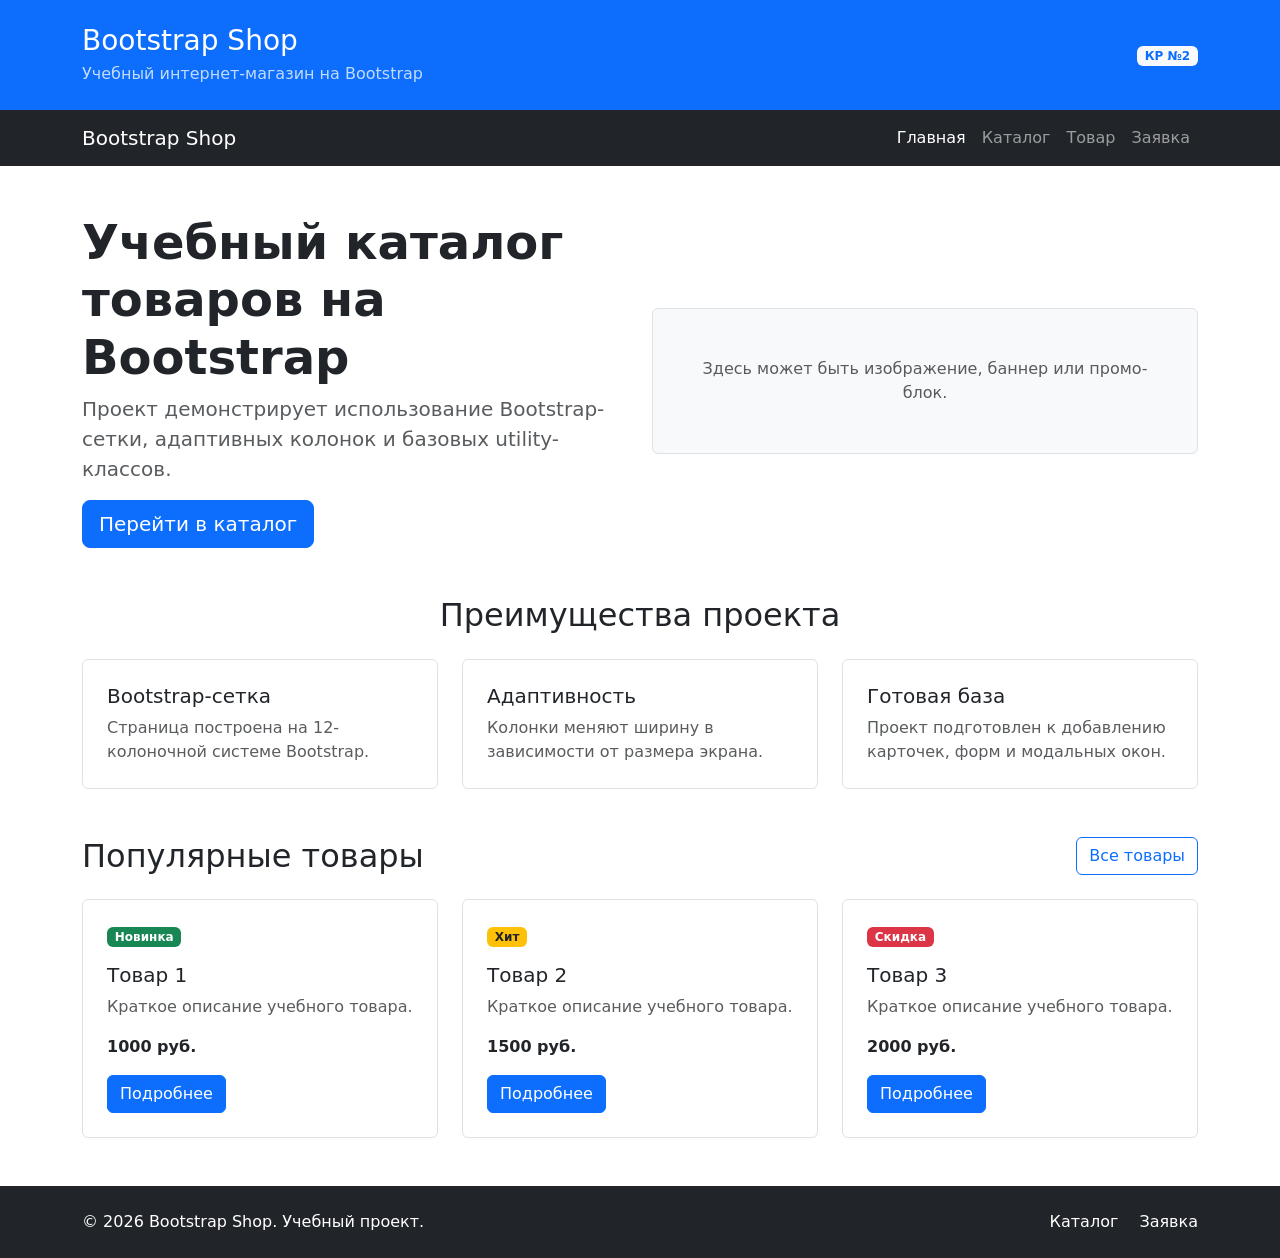
==== index.html @ e75dc1fc "feat: create Bootstrap grid homepage" ====
<!DOCTYPE html>
<html lang="ru">
<head>
  <meta charset="UTF-8">
  <meta name="viewport" content="width=device-width, initial-scale=1.0">
  <link href="https://cdn.jsdelivr.net/npm/bootstrap@5.3.3/dist/css/bootstrap.min.css" rel="stylesheet">
  <link rel="stylesheet" href="css/custom.css">
  <title>Главная — Bootstrap Shop</title>
</head>
<body>
  <script
    src="https://cdn.jsdelivr.net/npm/bootstrap@5.3.3/dist/js/bootstrap.bundle.min.js">
  </script>
  <header class="bg-primary text-white py-4">
  <div class="container">
    <div class="row align-items-center">
      <div class="col-12 col-md-8">
        <h1 class="h3 mb-1">Bootstrap Shop</h1>
        <p class="mb-0 opacity-75">
          Учебный интернет-магазин на Bootstrap
        </p>
      </div>

      <div class="col-12 col-md-4 text-md-end mt-3 mt-md-0">
        <span class="badge bg-light text-primary">
          КР №2
        </span>
      </div>
    </div>
  </div>
  </header>
  <nav class="navbar navbar-expand-lg navbar-dark bg-dark">
  <div class="container">
    <a class="navbar-brand" href="index.html">Bootstrap Shop</a>

    <button
      class="navbar-toggler"
      type="button"
      data-bs-toggle="collapse"
      data-bs-target="#mainNavbar"
      aria-controls="mainNavbar"
      aria-expanded="false"
      aria-label="Переключить навигацию"
    >
      <span class="navbar-toggler-icon"></span>
    </button>

    <div class="collapse navbar-collapse" id="mainNavbar">
      <ul class="navbar-nav ms-auto">
        <li class="nav-item">
          <a class="nav-link active" aria-current="page" href="index.html">
            Главная
          </a>
        </li>
        <li class="nav-item">
          <a class="nav-link" href="catalog.html">Каталог</a>
        </li>
        <li class="nav-item">
          <a class="nav-link" href="product.html">Товар</a>
        </li>
        <li class="nav-item">
          <a class="nav-link" href="order.html">Заявка</a>
        </li>
      </ul>
    </div>
  </div>
  </nav>
  
  <main>
  <section class="container my-5">
    <div class="row align-items-center g-4">
      <div class="col-12 col-lg-6">
        <h2 class="display-5 fw-bold">
          Учебный каталог товаров на Bootstrap
        </h2>
        <p class="lead text-muted">
          Проект демонстрирует использование Bootstrap-сетки,
          адаптивных колонок и базовых utility-классов.
        </p>
        <a class="btn btn-primary btn-lg" href="catalog.html">
          Перейти в каталог
        </a>
      </div>

      <div class="col-12 col-lg-6">
        <div class="p-5 bg-light border rounded text-center">
          <p class="mb-0 text-muted">
            Здесь может быть изображение, баннер или промо-блок.
          </p>
        </div>
      </div>
    </div>
  </section>
  
  <section class="container my-5">
  <h2 class="text-center mb-4">Преимущества проекта</h2>

  <div class="row g-4">
    <div class="col-12 col-md-4">
      <div class="p-4 border rounded h-100 bg-white">
        <h3 class="h5">Bootstrap-сетка</h3>
        <p class="mb-0 text-muted">
          Страница построена на 12-колоночной системе Bootstrap.
        </p>
      </div>
    </div>

    <div class="col-12 col-md-4">
      <div class="p-4 border rounded h-100 bg-white">
        <h3 class="h5">Адаптивность</h3>
        <p class="mb-0 text-muted">
          Колонки меняют ширину в зависимости от размера экрана.
        </p>
      </div>
    </div>

    <div class="col-12 col-md-4">
      <div class="p-4 border rounded h-100 bg-white">
        <h3 class="h5">Готовая база</h3>
        <p class="mb-0 text-muted">
          Проект подготовлен к добавлению карточек, форм и модальных окон.
        </p>
      </div>
    </div>
  </div>
</section>

<section class="container my-5">
  <div class="d-flex justify-content-between align-items-center mb-4">
    <h2 class="mb-0">Популярные товары</h2>
    <a class="btn btn-outline-primary" href="catalog.html">
      Все товары
    </a>
  </div>

  <div class="row g-4">
    <div class="col-12 col-md-6 col-lg-4">
      <div class="border rounded h-100 p-4">
        <span class="badge bg-success mb-3">Новинка</span>
        <h3 class="h5">Товар 1</h3>
        <p class="text-muted">
          Краткое описание учебного товара.
        </p>
        <p class="fw-bold mb-3">1000 руб.</p>
        <a class="btn btn-primary" href="product.html">
          Подробнее
        </a>
      </div>
    </div>

    <div class="col-12 col-md-6 col-lg-4">
      <div class="border rounded h-100 p-4">
        <span class="badge bg-warning text-dark mb-3">Хит</span>
        <h3 class="h5">Товар 2</h3>
        <p class="text-muted">
          Краткое описание учебного товара.
        </p>
        <p class="fw-bold mb-3">1500 руб.</p>
        <a class="btn btn-primary" href="product.html">
          Подробнее
        </a>
      </div>
    </div>

    <div class="col-12 col-md-6 col-lg-4">
      <div class="border rounded h-100 p-4">
        <span class="badge bg-danger mb-3">Скидка</span>
        <h3 class="h5">Товар 3</h3>
        <p class="text-muted">
          Краткое описание учебного товара.
        </p>
        <p class="fw-bold mb-3">2000 руб.</p>
        <a class="btn btn-primary" href="product.html">
          Подробнее
        </a>
      </div>
    </div>
  </div>
</section>
</main>
<footer class="bg-dark text-white py-4 mt-5">
  <div class="container">
    <div class="row align-items-center g-3">
      <div class="col-12 col-md-6">
        <p class="mb-0">
          &copy; 2026 Bootstrap Shop. Учебный проект.
        </p>
      </div>

      <div class="col-12 col-md-6 text-md-end">
        <a class="text-white text-decoration-none me-3" href="catalog.html">
          Каталог
        </a>
        <a class="text-white text-decoration-none" href="order.html">
          Заявка
        </a>
      </div>
    </div>
  </div>
</footer>
</body>
</html>
---- css/custom.css ----
body {
  min-height: 100vh;
}

.placeholder-box {
  min-height: 240px;
}
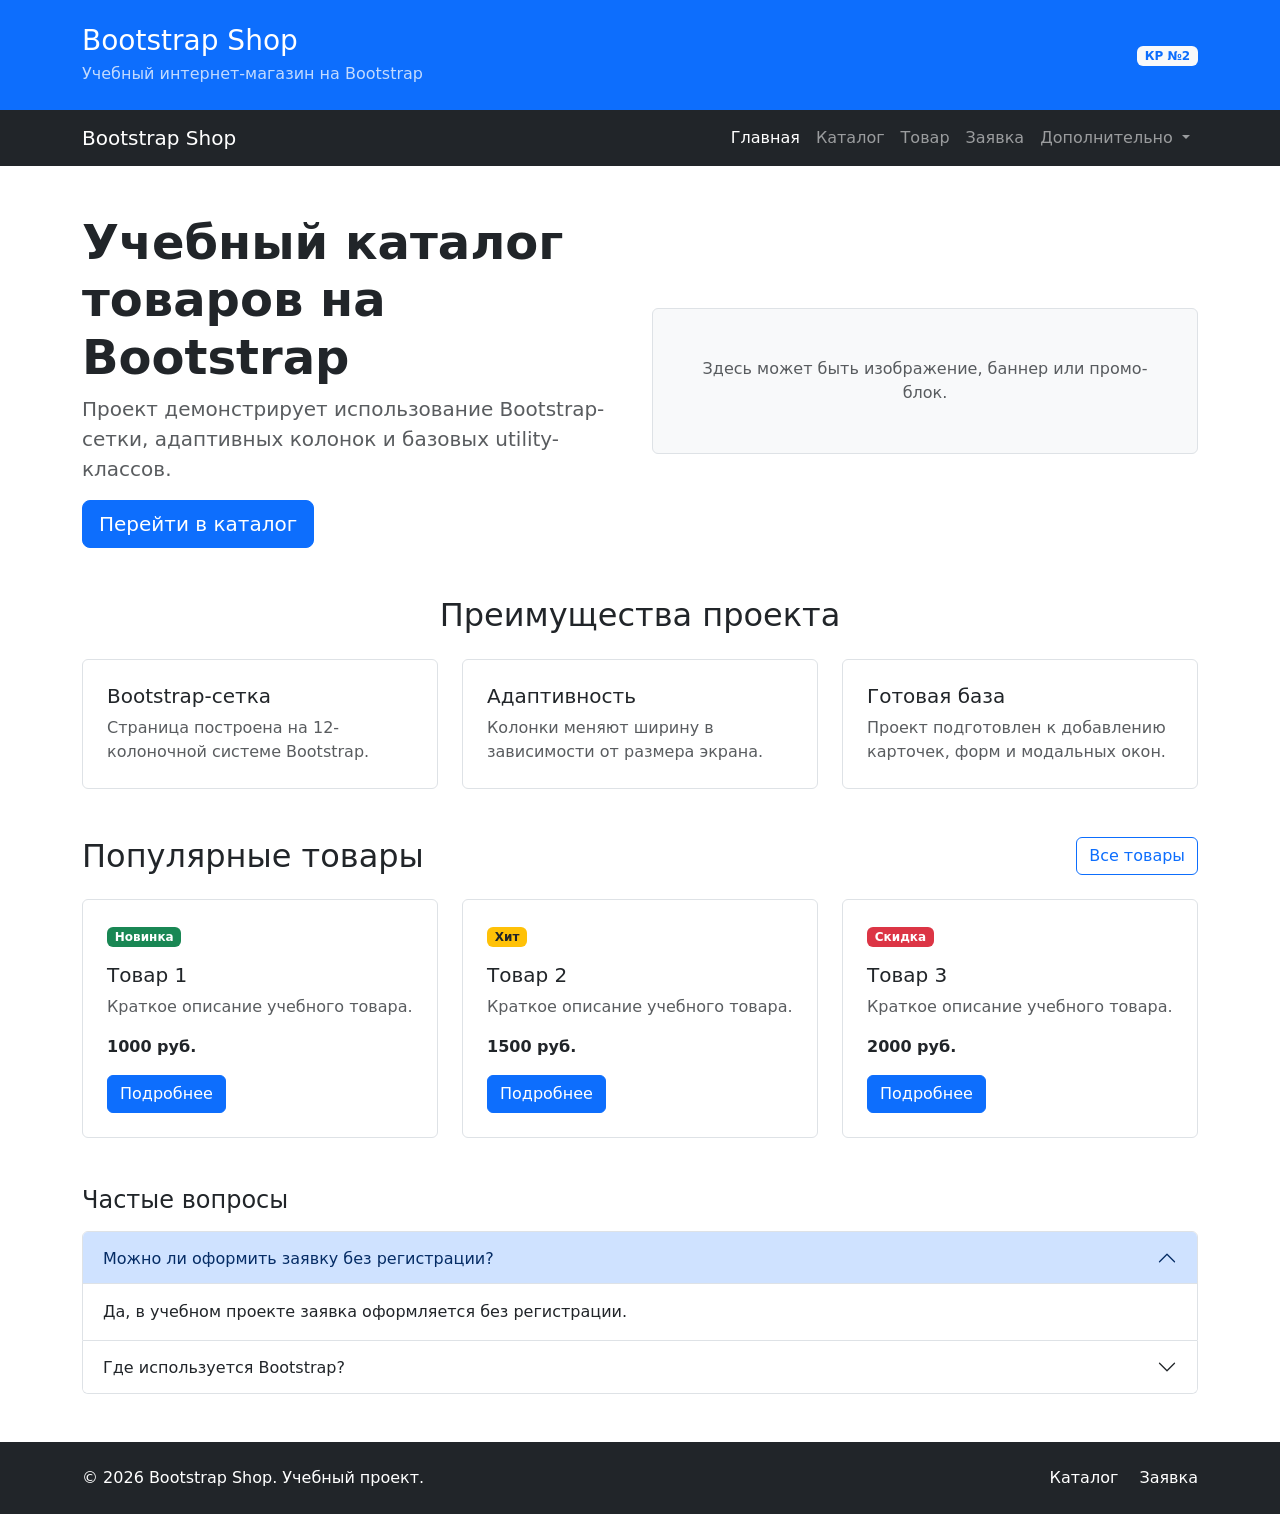
==== commit 71f95942: "feat: add Bootstrap components pages" ====
--- a/index.html
+++ b/index.html
@@ -48,23 +48,42 @@
     <div class="collapse navbar-collapse" id="mainNavbar">
       <ul class="navbar-nav ms-auto">
         <li class="nav-item">
-          <a class="nav-link active" aria-current="page" href="index.html">
-            Главная
+          <a class="nav-link active" href="index.html">Главная</a>
+        </li>
+
+        <li class="nav-item">
+          <a class="nav-link" href="catalog.html">Каталог</a>
+        </li>
+
+        <li class="nav-item">
+          <a class="nav-link" href="product.html">Товар</a>
+        </li>
+
+        <li class="nav-item">
+          <a class="nav-link" href="order.html">Заявка</a>
+        </li>
+
+        <li class="nav-item dropdown">
+          <a
+            class="nav-link dropdown-toggle"
+            href="#"
+            role="button"
+            data-bs-toggle="dropdown"
+            aria-expanded="false"
+          >
+            Дополнительно
           </a>
-        </li>
-        <li class="nav-item">
-          <a class="nav-link" href="catalog.html">Каталог</a>
-        </li>
-        <li class="nav-item">
-          <a class="nav-link" href="product.html">Товар</a>
-        </li>
-        <li class="nav-item">
-          <a class="nav-link" href="order.html">Заявка</a>
+          <ul class="dropdown-menu">
+            <li><a class="dropdown-item" href="catalog.html">Все товары</a></li>
+            <li><a class="dropdown-item" href="order.html">Оформить заявку</a></li>
+            <li><a class="dropdown-item" href="index.html#popular">Популярное</a></li>
+          </ul>
         </li>
       </ul>
     </div>
   </div>
-  </nav>
+</nav>
+
   
   <main>
   <section class="container my-5">
@@ -177,6 +196,60 @@
     </div>
   </div>
 </section>
+<section class="container my-5">
+  <h2 class="h4 mb-3">Частые вопросы</h2>
+
+  <div class="accordion" id="faqAccordion">
+    <div class="accordion-item">
+      <h3 class="accordion-header">
+        <button
+          class="accordion-button"
+          type="button"
+          data-bs-toggle="collapse"
+          data-bs-target="#faqOne"
+          aria-expanded="true"
+          aria-controls="faqOne"
+        >
+          Можно ли оформить заявку без регистрации?
+        </button>
+      </h3>
+      <div
+        id="faqOne"
+        class="accordion-collapse collapse show"
+        data-bs-parent="#faqAccordion"
+      >
+        <div class="accordion-body">
+          Да, в учебном проекте заявка оформляется без регистрации.
+        </div>
+      </div>
+    </div>
+
+    <div class="accordion-item">
+      <h3 class="accordion-header">
+        <button
+          class="accordion-button collapsed"
+          type="button"
+          data-bs-toggle="collapse"
+          data-bs-target="#faqTwo"
+          aria-expanded="false"
+          aria-controls="faqTwo"
+        >
+          Где используется Bootstrap?
+        </button>
+      </h3>
+      <div
+        id="faqTwo"
+        class="accordion-collapse collapse"
+        data-bs-parent="#faqAccordion"
+      >
+        <div class="accordion-body">
+          Bootstrap используется для сетки, карточек, форм, навигации, сообщений и модальных окон.
+        </div>
+      </div>
+    </div>
+  </div>
+</section>
+
 </main>
 <footer class="bg-dark text-white py-4 mt-5">
   <div class="container">
--- a/css/custom.css
+++ b/css/custom.css
@@ -1,7 +1,8 @@
-body {
-  min-height: 100vh;
+.placeholder-image {
+  min-height: 320px;
 }
 
-.placeholder-box {
-  min-height: 240px;
+.card-img-top {
+  height: 180px;
+  object-fit: cover;
 }
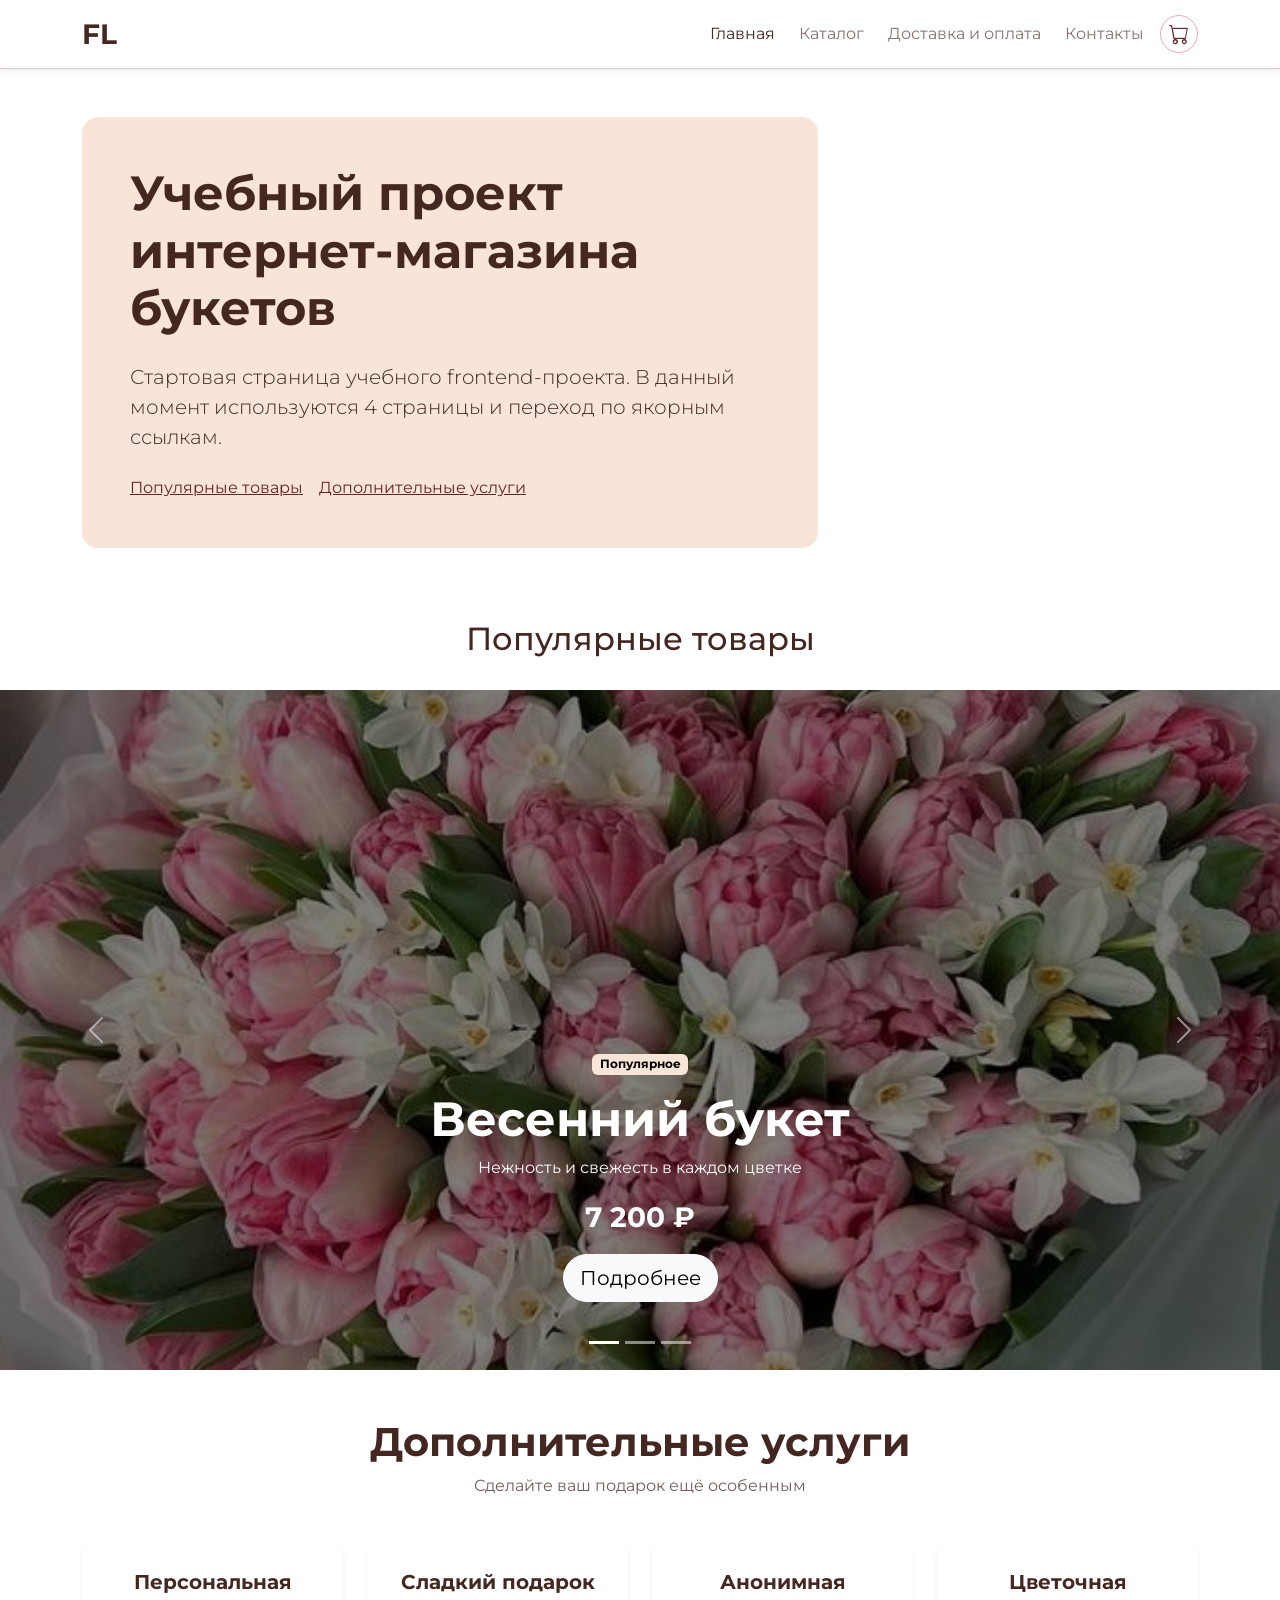
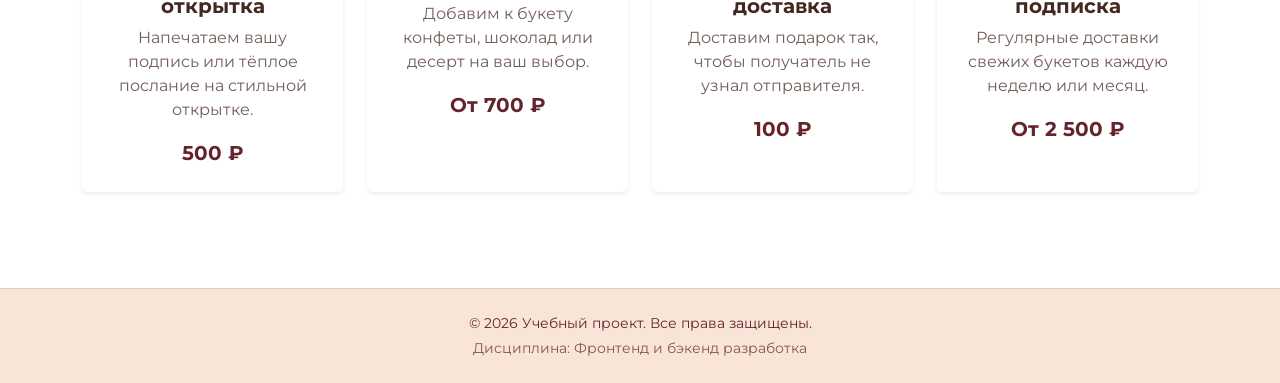
==== commit 66644817: "rh2" ====
--- a/index.html
+++ b/index.html
@@ -3,273 +3,181 @@
 <head>
   <meta charset="UTF-8">
   <meta name="viewport" content="width=device-width, initial-scale=1.0">
-  <link href="https://cdn.jsdelivr.net/npm/bootstrap@5.3.3/dist/css/bootstrap.min.css" rel="stylesheet">
-  <link rel="stylesheet" href="css/custom.css">
-  <title>Главная — Bootstrap Shop</title>
+  <title>Учебный интернет-магазин цветов</title>
+  <meta property="og:type" content="website">
+  <meta property="og:title" content="Учебный интернет-магазин цветов">
+  <meta property="og:description" content="Учебный frontend-проект интернет-магазина цветов.">
+  <meta property="og:image" content="https://menvika.github.io/kr1-html-css-shop/images/catalog.jpg">
+  <link href="https://fonts.googleapis.com/css2?family=Montserrat:wght@300;400;700&display=swap" rel="stylesheet">
+  <link href="https://cdn.jsdelivr.net/npm/bootstrap@5.3.8/dist/css/bootstrap.min.css" rel="stylesheet">
+  <link href="https://cdn.jsdelivr.net/npm/bootstrap-icons@1.11.3/font/bootstrap-icons.min.css" rel="stylesheet">
+  <link href="css/custom.css" rel="stylesheet">
+  <link href="images/icon.png" rel="icon" type="image/png">
+  <script src="https://cdn.jsdelivr.net/npm/bootstrap@5.3.8/dist/js/bootstrap.bundle.min.js" defer></script>
+  <script src="js/main.js" defer></script>
 </head>
-<body>
-  <script
-    src="https://cdn.jsdelivr.net/npm/bootstrap@5.3.3/dist/js/bootstrap.bundle.min.js">
-  </script>
-  <header class="bg-primary text-white py-4">
-  <div class="container">
-    <div class="row align-items-center">
-      <div class="col-12 col-md-8">
-        <h1 class="h3 mb-1">Bootstrap Shop</h1>
-        <p class="mb-0 opacity-75">
-          Учебный интернет-магазин на Bootstrap
-        </p>
+<body class="d-flex flex-column min-vh-100">
+  <header>
+    <nav class="navbar navbar-expand-lg bg-white shadow-sm border-bottom">
+      <div class="container">
+        <a class="navbar-brand fw-bold fs-3" href="index.html">FL</a>
+        <button class="navbar-toggler" type="button" data-bs-toggle="collapse" data-bs-target="#mainNavbar" aria-controls="mainNavbar" aria-expanded="false" aria-label="Открыть меню">
+          <span class="navbar-toggler-icon"></span>
+        </button>
+        <div class="collapse navbar-collapse" id="mainNavbar">
+          <ul class="navbar-nav ms-auto align-items-lg-center gap-lg-2">
+            <li class="nav-item"><a class="nav-link active" aria-current="page" href="index.html">Главная</a></li>
+            <li class="nav-item"><a class="nav-link" href="catalog.html">Каталог</a></li>
+            <li class="nav-item"><a class="nav-link" href="dostav.html">Доставка и оплата</a></li>
+            <li class="nav-item"><a class="nav-link" href="contacts.html">Контакты</a></li>
+            <li class="nav-item">
+              <button class="btn btn-outline-primary rounded-pill p-2 lh-1" type="button" data-toast="Скоро тут будет корзина" aria-label="Корзина">
+                <i class="bi bi-cart fs-5"></i>
+              </button>
+            </li>
+          </ul>
+        </div>
+      </div>
+    </nav>
+  </header>
+
+  <main class="flex-grow-1">
+    <section class="container py-5">
+      <div class="row">
+        <div class="col-lg-8">
+          <div class="p-4 p-md-5 rounded-4 bg-light">
+            <h1 class="display-5 fw-bold mb-4">Учебный проект интернет-магазина букетов</h1>
+            <p class="lead mb-4">
+              Стартовая страница учебного frontend-проекта. В данный момент
+              используются 4 страницы и переход по якорным ссылкам.
+            </p>
+            <nav class="d-flex flex-wrap gap-3" aria-label="Разделы главной страницы">
+              <a href="#popular">Популярные товары</a>
+              <a href="#dopoln">Дополнительные услуги</a>
+            </nav>
+          </div>
+        </div>
+      </div>
+    </section>
+
+    <section id="popular">
+      <h2 class="text-center py-4">Популярные товары</h2>
+
+      <div id="popularCarousel" class="carousel slide carousel-fade" data-bs-ride="carousel" data-bs-interval="4000">
+        <div class="carousel-indicators">
+          <button type="button" data-bs-target="#popularCarousel" data-bs-slide-to="0" class="active" aria-current="true" aria-label="Букет 1"></button>
+          <button type="button" data-bs-target="#popularCarousel" data-bs-slide-to="1" aria-label="Букет 2"></button>
+          <button type="button" data-bs-target="#popularCarousel" data-bs-slide-to="2" aria-label="Букет 3"></button>
+        </div>
+
+        <div class="carousel-inner">
+          <div class="carousel-item active bg-black">
+            <img src="images/fl1.jpg" class="d-block w-100 object-fit-cover opacity-50" alt="Весенний букет">
+            <div class="carousel-caption pb-5">
+              <span class="badge text-bg-light mb-3">Популярное</span>
+              <h3 class="display-5 fw-bold">Весенний букет</h3>
+              <p>Нежность и свежесть в каждом цветке</p>
+              <p class="fs-3 fw-bold">7 200 ₽</p>
+              <a href="catalog.html" class="btn btn-light btn-lg rounded-pill">Подробнее</a>
+            </div>
+          </div>
+
+          <div class="carousel-item bg-black">
+            <img src="images/fl2.jpg" class="d-block w-100 object-fit-cover opacity-50" alt="Моно-букет">
+            <div class="carousel-caption pb-5">
+              <span class="badge text-bg-light mb-3">Бестселлер</span>
+              <h3 class="display-5 fw-bold">Моно-букет</h3>
+              <p>Элегантная классика для особенного момента</p>
+              <p class="fs-3 fw-bold">8 100 ₽</p>
+              <a href="catalog.html" class="btn btn-light btn-lg rounded-pill">Подробнее</a>
+            </div>
+          </div>
+
+          <div class="carousel-item bg-black">
+            <img src="images/fl3.jpg" class="d-block w-100 object-fit-cover opacity-50" alt="Букет в корзине">
+            <div class="carousel-caption pb-5">
+              <span class="badge text-bg-light mb-3">Особенный подарок</span>
+              <h3 class="display-5 fw-bold">Букет в корзине</h3>
+              <p>Эффектный подарок для незабываемых событий</p>
+              <p class="fs-3 fw-bold">12 700 ₽</p>
+              <a href="catalog.html" class="btn btn-light btn-lg rounded-pill">Подробнее</a>
+            </div>
+          </div>
+        </div>
+
+        <button class="carousel-control-prev" type="button" data-bs-target="#popularCarousel" data-bs-slide="prev" aria-label="Предыдущий слайд">
+          <span class="carousel-control-prev-icon" aria-hidden="true"></span>
+        </button>
+        <button class="carousel-control-next" type="button" data-bs-target="#popularCarousel" data-bs-slide="next" aria-label="Следующий слайд">
+          <span class="carousel-control-next-icon" aria-hidden="true"></span>
+        </button>
+      </div>
+    </section>
+
+    <section id="dopoln" class="container py-5">
+      <div class="text-center mb-5">
+        <h2 class="display-6 fw-bold">Дополнительные услуги</h2>
+        <p class="text-body-secondary">Сделайте ваш подарок ещё особенным</p>
       </div>
 
-      <div class="col-12 col-md-4 text-md-end mt-3 mt-md-0">
-        <span class="badge bg-light text-primary">
-          КР №2
-        </span>
+      <div class="row row-cols-1 row-cols-md-2 row-cols-lg-4 g-4">
+        <div class="col">
+          <article class="card h-100 border-0 shadow-sm text-center">
+            <div class="card-body p-4">
+              <h3 class="card-title h5 fw-bold">Персональная открытка</h3>
+              <p class="card-text text-body-secondary">Напечатаем вашу подпись или тёплое послание на стильной открытке.</p>
+              <p class="fs-5 fw-bold text-primary-emphasis mb-0">500 ₽</p>
+            </div>
+          </article>
+        </div>
+
+        <div class="col">
+          <article class="card h-100 border-0 shadow-sm text-center">
+            <div class="card-body p-4">
+              <h3 class="card-title h5 fw-bold">Сладкий подарок</h3>
+              <p class="card-text text-body-secondary">Добавим к букету конфеты, шоколад или десерт на ваш выбор.</p>
+              <p class="fs-5 fw-bold text-primary-emphasis mb-0">От 700 ₽</p>
+            </div>
+          </article>
+        </div>
+
+        <div class="col">
+          <article class="card h-100 border-0 shadow-sm text-center">
+            <div class="card-body p-4">
+              <h3 class="card-title h5 fw-bold">Анонимная доставка</h3>
+              <p class="card-text text-body-secondary">Доставим подарок так, чтобы получатель не узнал отправителя.</p>
+              <p class="fs-5 fw-bold text-primary-emphasis mb-0">100 ₽</p>
+            </div>
+          </article>
+        </div>
+
+        <div class="col">
+          <article class="card h-100 border-0 shadow-sm text-center">
+            <div class="card-body p-4">
+              <h3 class="card-title h5 fw-bold">Цветочная подписка</h3>
+              <p class="card-text text-body-secondary">Регулярные доставки свежих букетов каждую неделю или месяц.</p>
+              <p class="fs-5 fw-bold text-primary-emphasis mb-0">От 2 500 ₽</p>
+            </div>
+          </article>
+        </div>
+      </div>
+    </section>
+  </main>
+
+  <footer class="bg-light border-top text-center text-primary-emphasis small py-4 mt-5">
+    <div class="container">
+      <p class="mb-1">&copy; 2026 Учебный проект. Все права защищены.</p>
+      <p class="mb-0 opacity-75">Дисциплина: Фронтенд и бэкенд разработка</p>
+    </div>
+  </footer>
+
+  <div class="toast-container position-fixed bottom-0 end-0 p-3">
+    <div id="toast" class="toast text-bg-dark border-0" role="status" aria-live="polite" aria-atomic="true" data-bs-delay="2500">
+      <div class="d-flex align-items-center">
+        <img src="images/cat_toast1.gif" alt="" width="40" height="40" class="ms-2 object-fit-cover">
+        <div id="toast-text" class="toast-body fw-semibold"></div>
       </div>
     </div>
   </div>
-  </header>
-  <nav class="navbar navbar-expand-lg navbar-dark bg-dark">
-  <div class="container">
-    <a class="navbar-brand" href="index.html">Bootstrap Shop</a>
-
-    <button
-      class="navbar-toggler"
-      type="button"
-      data-bs-toggle="collapse"
-      data-bs-target="#mainNavbar"
-      aria-controls="mainNavbar"
-      aria-expanded="false"
-      aria-label="Переключить навигацию"
-    >
-      <span class="navbar-toggler-icon"></span>
-    </button>
-
-    <div class="collapse navbar-collapse" id="mainNavbar">
-      <ul class="navbar-nav ms-auto">
-        <li class="nav-item">
-          <a class="nav-link active" href="index.html">Главная</a>
-        </li>
-
-        <li class="nav-item">
-          <a class="nav-link" href="catalog.html">Каталог</a>
-        </li>
-
-        <li class="nav-item">
-          <a class="nav-link" href="product.html">Товар</a>
-        </li>
-
-        <li class="nav-item">
-          <a class="nav-link" href="order.html">Заявка</a>
-        </li>
-
-        <li class="nav-item dropdown">
-          <a
-            class="nav-link dropdown-toggle"
-            href="#"
-            role="button"
-            data-bs-toggle="dropdown"
-            aria-expanded="false"
-          >
-            Дополнительно
-          </a>
-          <ul class="dropdown-menu">
-            <li><a class="dropdown-item" href="catalog.html">Все товары</a></li>
-            <li><a class="dropdown-item" href="order.html">Оформить заявку</a></li>
-            <li><a class="dropdown-item" href="index.html#popular">Популярное</a></li>
-          </ul>
-        </li>
-      </ul>
-    </div>
-  </div>
-</nav>
-
-  
-  <main>
-  <section class="container my-5">
-    <div class="row align-items-center g-4">
-      <div class="col-12 col-lg-6">
-        <h2 class="display-5 fw-bold">
-          Учебный каталог товаров на Bootstrap
-        </h2>
-        <p class="lead text-muted">
-          Проект демонстрирует использование Bootstrap-сетки,
-          адаптивных колонок и базовых utility-классов.
-        </p>
-        <a class="btn btn-primary btn-lg" href="catalog.html">
-          Перейти в каталог
-        </a>
-      </div>
-
-      <div class="col-12 col-lg-6">
-        <div class="p-5 bg-light border rounded text-center">
-          <p class="mb-0 text-muted">
-            Здесь может быть изображение, баннер или промо-блок.
-          </p>
-        </div>
-      </div>
-    </div>
-  </section>
-  
-  <section class="container my-5">
-  <h2 class="text-center mb-4">Преимущества проекта</h2>
-
-  <div class="row g-4">
-    <div class="col-12 col-md-4">
-      <div class="p-4 border rounded h-100 bg-white">
-        <h3 class="h5">Bootstrap-сетка</h3>
-        <p class="mb-0 text-muted">
-          Страница построена на 12-колоночной системе Bootstrap.
-        </p>
-      </div>
-    </div>
-
-    <div class="col-12 col-md-4">
-      <div class="p-4 border rounded h-100 bg-white">
-        <h3 class="h5">Адаптивность</h3>
-        <p class="mb-0 text-muted">
-          Колонки меняют ширину в зависимости от размера экрана.
-        </p>
-      </div>
-    </div>
-
-    <div class="col-12 col-md-4">
-      <div class="p-4 border rounded h-100 bg-white">
-        <h3 class="h5">Готовая база</h3>
-        <p class="mb-0 text-muted">
-          Проект подготовлен к добавлению карточек, форм и модальных окон.
-        </p>
-      </div>
-    </div>
-  </div>
-</section>
-
-<section class="container my-5">
-  <div class="d-flex justify-content-between align-items-center mb-4">
-    <h2 class="mb-0">Популярные товары</h2>
-    <a class="btn btn-outline-primary" href="catalog.html">
-      Все товары
-    </a>
-  </div>
-
-  <div class="row g-4">
-    <div class="col-12 col-md-6 col-lg-4">
-      <div class="border rounded h-100 p-4">
-        <span class="badge bg-success mb-3">Новинка</span>
-        <h3 class="h5">Товар 1</h3>
-        <p class="text-muted">
-          Краткое описание учебного товара.
-        </p>
-        <p class="fw-bold mb-3">1000 руб.</p>
-        <a class="btn btn-primary" href="product.html">
-          Подробнее
-        </a>
-      </div>
-    </div>
-
-    <div class="col-12 col-md-6 col-lg-4">
-      <div class="border rounded h-100 p-4">
-        <span class="badge bg-warning text-dark mb-3">Хит</span>
-        <h3 class="h5">Товар 2</h3>
-        <p class="text-muted">
-          Краткое описание учебного товара.
-        </p>
-        <p class="fw-bold mb-3">1500 руб.</p>
-        <a class="btn btn-primary" href="product.html">
-          Подробнее
-        </a>
-      </div>
-    </div>
-
-    <div class="col-12 col-md-6 col-lg-4">
-      <div class="border rounded h-100 p-4">
-        <span class="badge bg-danger mb-3">Скидка</span>
-        <h3 class="h5">Товар 3</h3>
-        <p class="text-muted">
-          Краткое описание учебного товара.
-        </p>
-        <p class="fw-bold mb-3">2000 руб.</p>
-        <a class="btn btn-primary" href="product.html">
-          Подробнее
-        </a>
-      </div>
-    </div>
-  </div>
-</section>
-<section class="container my-5">
-  <h2 class="h4 mb-3">Частые вопросы</h2>
-
-  <div class="accordion" id="faqAccordion">
-    <div class="accordion-item">
-      <h3 class="accordion-header">
-        <button
-          class="accordion-button"
-          type="button"
-          data-bs-toggle="collapse"
-          data-bs-target="#faqOne"
-          aria-expanded="true"
-          aria-controls="faqOne"
-        >
-          Можно ли оформить заявку без регистрации?
-        </button>
-      </h3>
-      <div
-        id="faqOne"
-        class="accordion-collapse collapse show"
-        data-bs-parent="#faqAccordion"
-      >
-        <div class="accordion-body">
-          Да, в учебном проекте заявка оформляется без регистрации.
-        </div>
-      </div>
-    </div>
-
-    <div class="accordion-item">
-      <h3 class="accordion-header">
-        <button
-          class="accordion-button collapsed"
-          type="button"
-          data-bs-toggle="collapse"
-          data-bs-target="#faqTwo"
-          aria-expanded="false"
-          aria-controls="faqTwo"
-        >
-          Где используется Bootstrap?
-        </button>
-      </h3>
-      <div
-        id="faqTwo"
-        class="accordion-collapse collapse"
-        data-bs-parent="#faqAccordion"
-      >
-        <div class="accordion-body">
-          Bootstrap используется для сетки, карточек, форм, навигации, сообщений и модальных окон.
-        </div>
-      </div>
-    </div>
-  </div>
-</section>
-
-</main>
-<footer class="bg-dark text-white py-4 mt-5">
-  <div class="container">
-    <div class="row align-items-center g-3">
-      <div class="col-12 col-md-6">
-        <p class="mb-0">
-          &copy; 2026 Bootstrap Shop. Учебный проект.
-        </p>
-      </div>
-
-      <div class="col-12 col-md-6 text-md-end">
-        <a class="text-white text-decoration-none me-3" href="catalog.html">
-          Каталог
-        </a>
-        <a class="text-white text-decoration-none" href="order.html">
-          Заявка
-        </a>
-      </div>
-    </div>
-  </div>
-</footer>
 </body>
 </html>
--- a/css/custom.css
+++ b/css/custom.css
@@ -1,8 +1,61 @@
-.placeholder-image {
-  min-height: 320px;
+:root {
+  --bs-body-font-family: "Montserrat", system-ui, sans-serif;
+  --bs-body-color: #432720;
+  --bs-body-color-rgb: 67, 39, 32;
+  --bs-emphasis-color-rgb: 67, 39, 32;
+  --bs-secondary-color: rgba(67, 39, 32, 0.75);
+  --bs-border-color: #dfcdc7;
+  --bs-primary: #ecaab2;
+  --bs-primary-rgb: 236, 170, 178;
+  --bs-primary-text-emphasis: #65232b;
+  --bs-primary-bg-subtle: #f8e5d7;
+  --bs-light-rgb: 248, 229, 215;
+  --bs-dark-rgb: 101, 35, 43;
+  --bs-link-color-rgb: 101, 35, 43;
+  --bs-link-hover-color-rgb: 67, 39, 32;
+}
+
+.btn-primary,
+.btn-outline-primary {
+  --bs-btn-focus-shadow-rgb: 236, 170, 178;
+  --bs-btn-active-bg: #65232b;
+  --bs-btn-active-border-color: #65232b;
+}
+
+.btn-primary {
+  --bs-btn-bg: #ecaab2;
+  --bs-btn-border-color: #ecaab2;
+  --bs-btn-hover-bg: #65232b;
+  --bs-btn-hover-border-color: #65232b;
+}
+
+.btn-outline-primary {
+  --bs-btn-color: #65232b;
+  --bs-btn-border-color: #ecaab2;
+  --bs-btn-hover-bg: #ecaab2;
+  --bs-btn-hover-border-color: #ecaab2;
+}
+
+.form-control:focus,
+.form-check-input:focus {
+  border-color: var(--bs-primary);
+  box-shadow: 0 0 0 0.25rem rgba(var(--bs-primary-rgb), 0.35);
+}
+
+.form-check-input:checked {
+  background-color: var(--bs-primary-text-emphasis);
+  border-color: var(--bs-primary-text-emphasis);
+}
+
+.accordion {
+  --bs-accordion-btn-focus-border-color: var(--bs-primary);
 }
 
 .card-img-top {
-  height: 180px;
+  aspect-ratio: 4 / 5;
   object-fit: cover;
 }
+
+#popularCarousel img {
+  height: clamp(400px, 60vw, 680px);
+}
